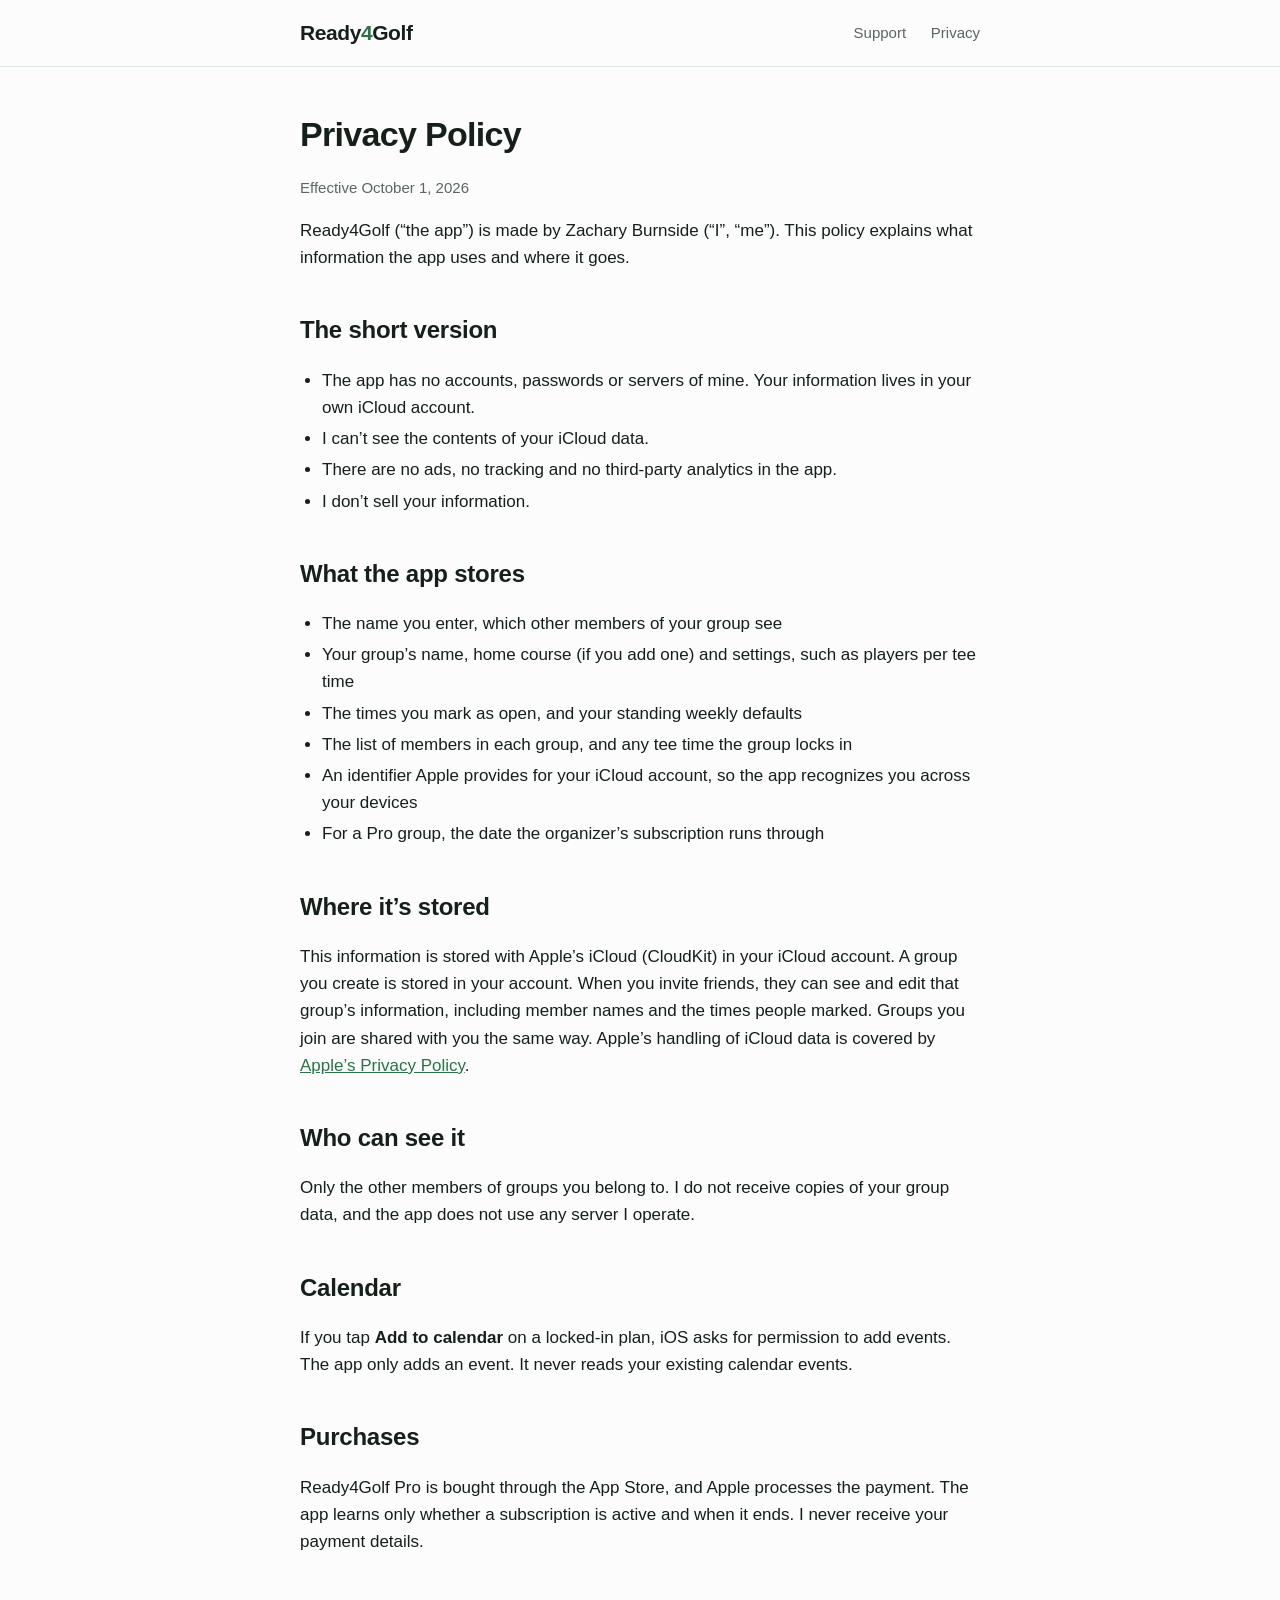
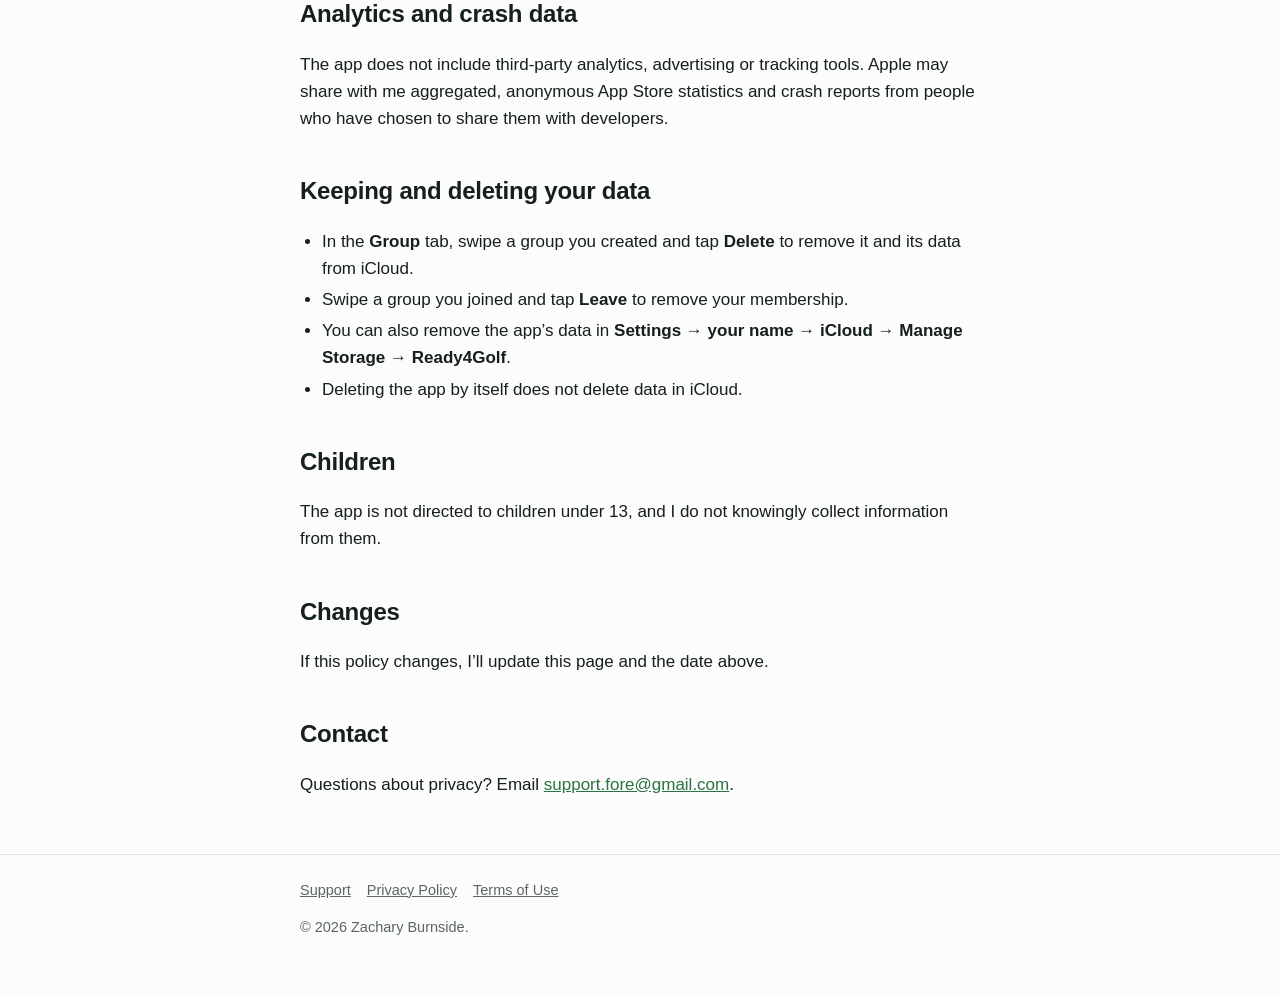
==== privacy.html @ edcc622e "Add files via upload" ====
<!doctype html>
<html lang="en">
<head>
<meta charset="utf-8">
<meta name="viewport" content="width=device-width, initial-scale=1">
<title>Ready4Golf Privacy Policy</title>
<meta name="description" content="How Ready4Golf handles your information.">
<link rel="stylesheet" href="style.css">
</head>
<body>
<header class="site">
  <div class="wrap">
    <a class="brand" href="index.html">Ready<span>4</span>Golf</a>
    <nav>
      <a href="support.html">Support</a>
      <a href="privacy.html">Privacy</a>
    </nav>
  </div>
</header>

<main class="wrap">
  <h1 style="font-size:34px;letter-spacing:-0.02em;margin:40px 0 6px;">Privacy Policy</h1>
  <p class="muted">Effective October 1, 2026</p>

  <p>Ready4Golf (“the app”) is made by Zachary Burnside (“I”, “me”). This policy explains what information the app uses and where it goes.</p>

  <h2>The short version</h2>
  <ul>
    <li>The app has no accounts, passwords or servers of mine. Your information lives in your own iCloud account.</li>
    <li>I can’t see the contents of your iCloud data.</li>
    <li>There are no ads, no tracking and no third-party analytics in the app.</li>
    <li>I don’t sell your information.</li>
  </ul>

  <h2>What the app stores</h2>
  <ul>
    <li>The name you enter, which other members of your group see</li>
    <li>Your group’s name, home course (if you add one) and settings, such as players per tee time</li>
    <li>The times you mark as open, and your standing weekly defaults</li>
    <li>The list of members in each group, and any tee time the group locks in</li>
    <li>An identifier Apple provides for your iCloud account, so the app recognizes you across your devices</li>
    <li>For a Pro group, the date the organizer’s subscription runs through</li>
  </ul>

  <h2>Where it’s stored</h2>
  <p>This information is stored with Apple’s iCloud (CloudKit) in your iCloud account. A group you create is stored in your account. When you invite friends, they can see and edit that group’s information, including member names and the times people marked. Groups you join are shared with you the same way. Apple’s handling of iCloud data is covered by <a href="https://www.apple.com/legal/privacy/">Apple’s Privacy Policy</a>.</p>

  <h2>Who can see it</h2>
  <p>Only the other members of groups you belong to. I do not receive copies of your group data, and the app does not use any server I operate.</p>

  <h2>Calendar</h2>
  <p>If you tap <strong>Add to calendar</strong> on a locked-in plan, iOS asks for permission to add events. The app only adds an event. It never reads your existing calendar events.</p>

  <h2>Purchases</h2>
  <p>Ready4Golf Pro is bought through the App Store, and Apple processes the payment. The app learns only whether a subscription is active and when it ends. I never receive your payment details.</p>

  <h2>Analytics and crash data</h2>
  <p>The app does not include third-party analytics, advertising or tracking tools. Apple may share with me aggregated, anonymous App Store statistics and crash reports from people who have chosen to share them with developers.</p>

  <h2>Keeping and deleting your data</h2>
  <ul>
    <li>In the <strong>Group</strong> tab, swipe a group you created and tap <strong>Delete</strong> to remove it and its data from iCloud.</li>
    <li>Swipe a group you joined and tap <strong>Leave</strong> to remove your membership.</li>
    <li>You can also remove the app’s data in <strong>Settings → your name → iCloud → Manage Storage → Ready4Golf</strong>.</li>
    <li>Deleting the app by itself does not delete data in iCloud.</li>
  </ul>

  <h2>Children</h2>
  <p>The app is not directed to children under 13, and I do not knowingly collect information from them.</p>

  <h2>Changes</h2>
  <p>If this policy changes, I’ll update this page and the date above.</p>

  <h2>Contact</h2>
  <p>Questions about privacy? Email <a href="mailto:support.fore@gmail.com">support.fore@gmail.com</a>.</p>
</main>

<footer class="site">
  <div class="wrap">
    <a href="support.html">Support</a><a href="privacy.html">Privacy Policy</a><a href="https://www.apple.com/legal/internet-services/itunes/dev/stdeula/">Terms of Use</a>
    <p>© 2026 Zachary Burnside.</p>
  </div>
</footer>
</body>
</html>
---- style.css ----
:root {
  --green: #297345;
  --green-dark: #1e5733;
  --green-deep: #14402a;
  --green-tint: #e6f0e9;
  --green-soft: #d3e6d9;
  --amber: #d9792b;
  --amber-tint: #f9e8d9;
  --ink: #15201a;
  --muted: #5b6760;
  --line: #dfe5e1;
  --bg: #fbfcfb;
  --surface: #ffffff;
  --radius: 18px;
  --display: ui-rounded, "SF Pro Rounded", -apple-system, BlinkMacSystemFont, "Segoe UI", Roboto, Helvetica, Arial, sans-serif;
  --body: -apple-system, BlinkMacSystemFont, "SF Pro Text", "Segoe UI", Roboto, Helvetica, Arial, sans-serif;
}
@media (prefers-color-scheme: dark) {
  :root {
    --green: #5cb27d;
    --green-dark: #7cc79a;
    --green-deep: #0e2a1b;
    --green-tint: #1c2b22;
    --green-soft: #223a2b;
    --amber: #f0a060;
    --amber-tint: #33261a;
    --ink: #eef3ef;
    --muted: #a3b0a8;
    --line: #2a3830;
    --bg: #101612;
    --surface: #16201a;
  }
}
* { box-sizing: border-box; }
html { -webkit-text-size-adjust: 100%; scroll-behavior: smooth; }
body {
  margin: 0;
  background: var(--bg);
  color: var(--ink);
  font: 17px/1.6 var(--body);
}
a { color: var(--green); }
img { max-width: 100%; }
.wrap { max-width: 720px; margin: 0 auto; padding: 0 20px; }
.wide { max-width: 1080px; margin: 0 auto; padding: 0 20px; }

/* Header */
header.site { border-bottom: 1px solid var(--line); background: var(--bg); position: relative; z-index: 3; }
header.site .wrap, header.site .wide {
  display: flex; align-items: center; justify-content: space-between;
  padding-top: 16px; padding-bottom: 16px;
}
.brand { font-family: var(--display); font-weight: 800; font-size: 21px; color: var(--ink); text-decoration: none; letter-spacing: -0.02em; }
.brand span { color: var(--green); }
nav a { margin-left: 20px; color: var(--muted); text-decoration: none; font-size: 15px; }
nav a:hover { color: var(--green); }

/* Hero */
.hero-band {
  position: relative; overflow: hidden;
  background:
    repeating-linear-gradient(100deg, rgba(41,115,69,.06) 0 54px, rgba(41,115,69,0) 54px 108px),
    linear-gradient(180deg, var(--green-tint), var(--bg) 92%);
}
.hero-grid { display: grid; gap: 28px; align-items: center; padding: 56px 20px 24px; }
@media (min-width: 900px) { .hero-grid { grid-template-columns: 1.05fr .95fr; padding: 80px 20px 48px; gap: 40px; } }
.eyebrow {
  display: inline-block; font: 700 12.5px/1 var(--body); letter-spacing: .1em; text-transform: uppercase;
  color: var(--green-dark); background: var(--green-soft); padding: 8px 12px; border-radius: 999px; margin-bottom: 18px;
}
.hero-copy h1 {
  font-family: var(--display); font-weight: 800;
  font-size: clamp(36px, 7.4vw, 62px); line-height: 1.04; letter-spacing: -0.035em; margin: 0 0 18px;
}
.hero-copy h1 em { font-style: normal; color: var(--green); }
.hero-copy .lead { font-size: clamp(18px, 2.4vw, 21px); color: var(--muted); max-width: 520px; margin: 0 0 26px; }
.cta-row { display: flex; flex-wrap: wrap; gap: 12px; align-items: center; }
.cta {
  display: inline-flex; align-items: center; gap: 10px; background: var(--ink); color: var(--bg);
  padding: 13px 22px; border-radius: 14px; font-weight: 700; text-decoration: none; font-size: 16px;
}
.cta small { display: block; font-weight: 500; font-size: 11.5px; opacity: .75; letter-spacing: .02em; }
.cta.soon { cursor: default; }
.cta-note { color: var(--muted); font-size: 14.5px; }
.ghost { color: var(--green-dark); font-weight: 600; text-decoration: none; padding: 12px 6px; }
.ghost:hover { text-decoration: underline; }

/* Phones */
.phones { position: relative; display: flex; justify-content: center; min-height: 440px; }
.phone {
  background: #0d0f0e; border-radius: 38px; padding: 8px;
  box-shadow: 0 30px 60px -20px rgba(20,64,42,.45), 0 8px 20px -8px rgba(0,0,0,.25);
  width: min(250px, 58vw); flex: 0 0 auto;
}
.phone img { display: block; width: 100%; height: auto; border-radius: 30px; }
.phones .phone.back { position: absolute; transform: translate(-58%, 26px) rotate(-6deg) scale(.88); opacity: .96; }
.phones .phone.front { position: relative; transform: translate(14%, 0) rotate(3deg); }
@media (max-width: 899px) {
  .phones { min-height: 400px; }
  .phones .phone.back { transform: translate(-40%, 22px) rotate(-6deg) scale(.82); }
  .phones .phone.front { transform: translate(18%, 0) rotate(3deg); }
}
@media (max-width: 540px) {
  nav a[href="#how"] { display: none; }
  nav a { margin-left: 16px; }
}

/* Proof strip */
.strip { border-top: 1px solid var(--line); border-bottom: 1px solid var(--line); background: var(--surface); }
.strip .wide { display: grid; grid-template-columns: repeat(2, 1fr); gap: 0; padding-top: 6px; padding-bottom: 6px; }
@media (min-width: 760px) { .strip .wide { grid-template-columns: repeat(4, 1fr); padding-top: 0; padding-bottom: 0; } }
.proof { display: flex; flex-direction: column; align-items: center; justify-content: flex-start; gap: 2px; padding: 16px 8px; text-align: center; }
.proof b { font-family: var(--display); font-size: 15px; white-space: nowrap; font-weight: 700; color: var(--ink); letter-spacing: -0.01em; }
.proof span { font-size: 14px; color: var(--muted); }
@media (min-width: 760px) { .proof b { font-size: 16.5px; } }
@media (min-width: 760px) { .proof + .proof { border-left: 1px solid var(--line); } }

/* Sections */
section.block { padding: 72px 0 8px; }
section.block.wide { padding-left: 20px; padding-right: 20px; }
.kicker { font: 700 12.5px/1 var(--body); letter-spacing: .1em; text-transform: uppercase; color: var(--green); margin: 0 0 12px; }
.section-title { font-family: var(--display); font-weight: 800; font-size: clamp(28px, 5vw, 40px); line-height: 1.1; letter-spacing: -0.03em; margin: 0 0 12px; }
.section-sub { color: var(--muted); font-size: 18px; max-width: 560px; margin: 0 0 36px; }

/* Steps */
.steps { display: grid; gap: 22px; }
@media (min-width: 820px) { .steps { grid-template-columns: repeat(3, 1fr); gap: 26px; } }
.step { background: var(--surface); border: 1px solid var(--line); border-radius: 24px; padding: 22px 22px 0; overflow: hidden; display: flex; flex-direction: column; }
.step .num {
  width: 32px; height: 32px; border-radius: 50%; background: var(--green); color: #fff;
  display: inline-grid; place-items: center; font: 700 15px var(--display); margin-bottom: 12px;
}
.step h3 { margin: 0 0 6px; font-family: var(--display); font-size: 21px; letter-spacing: -0.02em; }
.step p { margin: 0 0 18px; color: var(--muted); font-size: 16px; }
.step .shot { margin: auto 0 22px; overflow: hidden; border-radius: 22px; border: 1px solid var(--line); background: #fff; }
.step .shot img { display: block; width: 100%; height: auto; }

/* Feature rows */
.feature { display: grid; gap: 28px; align-items: center; padding: 28px 0; }
@media (min-width: 820px) {
  .feature { grid-template-columns: 1fr 1fr; gap: 56px; padding: 40px 0; }
  .feature.flip .feature-media { order: 2; }
}
.feature h3 { font-family: var(--display); font-size: clamp(24px, 4vw, 32px); line-height: 1.12; letter-spacing: -0.025em; margin: 0 0 10px; }
.feature p { color: var(--muted); font-size: 18px; margin: 0 0 12px; }
.feature ul { list-style: none; padding: 0; margin: 16px 0 0; }
.feature li { position: relative; padding-left: 28px; margin: 10px 0; color: var(--ink); font-size: 16.5px; }
.feature li::before {
  content: ""; position: absolute; left: 0; top: 4px; width: 18px; height: 18px; border-radius: 50%;
  background: var(--green) url("data:image/svg+xml,%3Csvg xmlns='http://www.w3.org/2000/svg' viewBox='0 0 18 18'%3E%3Cpath d='M5 9.4l2.6 2.6L13 6.4' fill='none' stroke='white' stroke-width='2' stroke-linecap='round' stroke-linejoin='round'/%3E%3C/svg%3E") center/18px no-repeat;
}
.feature-media { display: flex; justify-content: center; background: radial-gradient(closest-side, var(--green-soft), transparent 78%); padding: 12px 0; }
.feature-media .phone { width: min(270px, 68vw); }

/* Cards (also used on inner pages) */
.cards { display: grid; gap: 14px; margin: 8px 0 40px; }
@media (min-width: 640px) { .cards { grid-template-columns: 1fr 1fr; } }
.card { border: 1px solid var(--line); border-radius: 14px; padding: 18px 18px 16px; background: var(--green-tint); }
.card h3 { margin: 0 0 4px; font-size: 17px; }
.card p { margin: 0; color: var(--muted); font-size: 15.5px; }
.cards.four { margin-top: 0; }
@media (min-width: 900px) { .cards.four { grid-template-columns: repeat(4, 1fr); } }
.cards.four .card { background: var(--surface); border-radius: 18px; padding: 20px; }
.cards.four .card h3 { font-family: var(--display); font-size: 18px; margin-bottom: 6px; }

/* Pricing */
.pricing { background: var(--green-deep); color: #eaf4ed; border-radius: 28px; padding: 36px 26px; margin-top: 40px; display: grid; gap: 22px; }
@media (min-width: 820px) { .pricing { grid-template-columns: 1.1fr 1fr; padding: 48px; gap: 40px; align-items: center; } }
.pricing h2 { font-family: var(--display); color: #fff; font-size: clamp(26px, 4.5vw, 36px); letter-spacing: -0.03em; line-height: 1.1; margin: 0 0 12px; }
.pricing p { color: #c9dccf; margin: 0 0 10px; }
.pricing .small { color: #9fb8a8; font-size: 14px; }
.tiers { display: grid; gap: 12px; }
.tier { background: rgba(255,255,255,.08); border: 1px solid rgba(255,255,255,.14); border-radius: 16px; padding: 16px 18px; }
.tier.pro { background: #fff; color: var(--ink); border-color: #fff; }
.tier h3 { margin: 0 0 2px; font-family: var(--display); font-size: 19px; color: inherit; }
.tier p { margin: 0; font-size: 15px; color: inherit; opacity: .8; }

/* Final CTA */
.final { text-align: center; padding: 80px 20px 24px; }
.final h2 { font-family: var(--display); font-size: clamp(28px, 5.4vw, 44px); line-height: 1.08; letter-spacing: -0.035em; margin: 0 0 12px; }
.final p { color: var(--muted); font-size: 18px; margin: 0 auto 26px; max-width: 460px; }
.final .cta-row { justify-content: center; }

/* Inner-page typography (support, privacy) */
h2 { font-size: 24px; letter-spacing: -0.01em; margin: 40px 0 8px; }
h3 { font-size: 18px; margin: 28px 0 4px; }
main p, main li { color: var(--ink); }
main .small, .muted { color: var(--muted); font-size: 15px; }
ul { padding-left: 22px; }
li { margin: 4px 0; }
.pill { display: inline-block; background: var(--green); color: #fff; padding: 11px 20px; border-radius: 999px; text-decoration: none; font-weight: 600; margin-top: 18px; }

/* Footer */
footer.site { border-top: 1px solid var(--line); margin-top: 56px; padding: 24px 0 40px; color: var(--muted); font-size: 14.5px; }
footer.site a { color: var(--muted); margin-right: 16px; }

@media (prefers-reduced-motion: reduce) { html { scroll-behavior: auto; } }

/* Demo video */
.demo-grid { display: grid; gap: 28px; align-items: center; }
@media (min-width: 820px) { .demo-grid { grid-template-columns: 1fr 1fr; gap: 56px; } }
.demo-copy .section-sub { margin-bottom: 18px; }
.demo-media { display: flex; justify-content: center; }
.demo-media video {
  display: block; width: min(340px, 82vw); aspect-ratio: 9 / 16; height: auto;
  border-radius: 26px; background: #0d0f0e;
  box-shadow: 0 30px 60px -20px rgba(20,64,42,.45), 0 8px 20px -8px rgba(0,0,0,.25);
}
@media (max-width: 540px) { nav a[href="#demo"] { display: none; } }
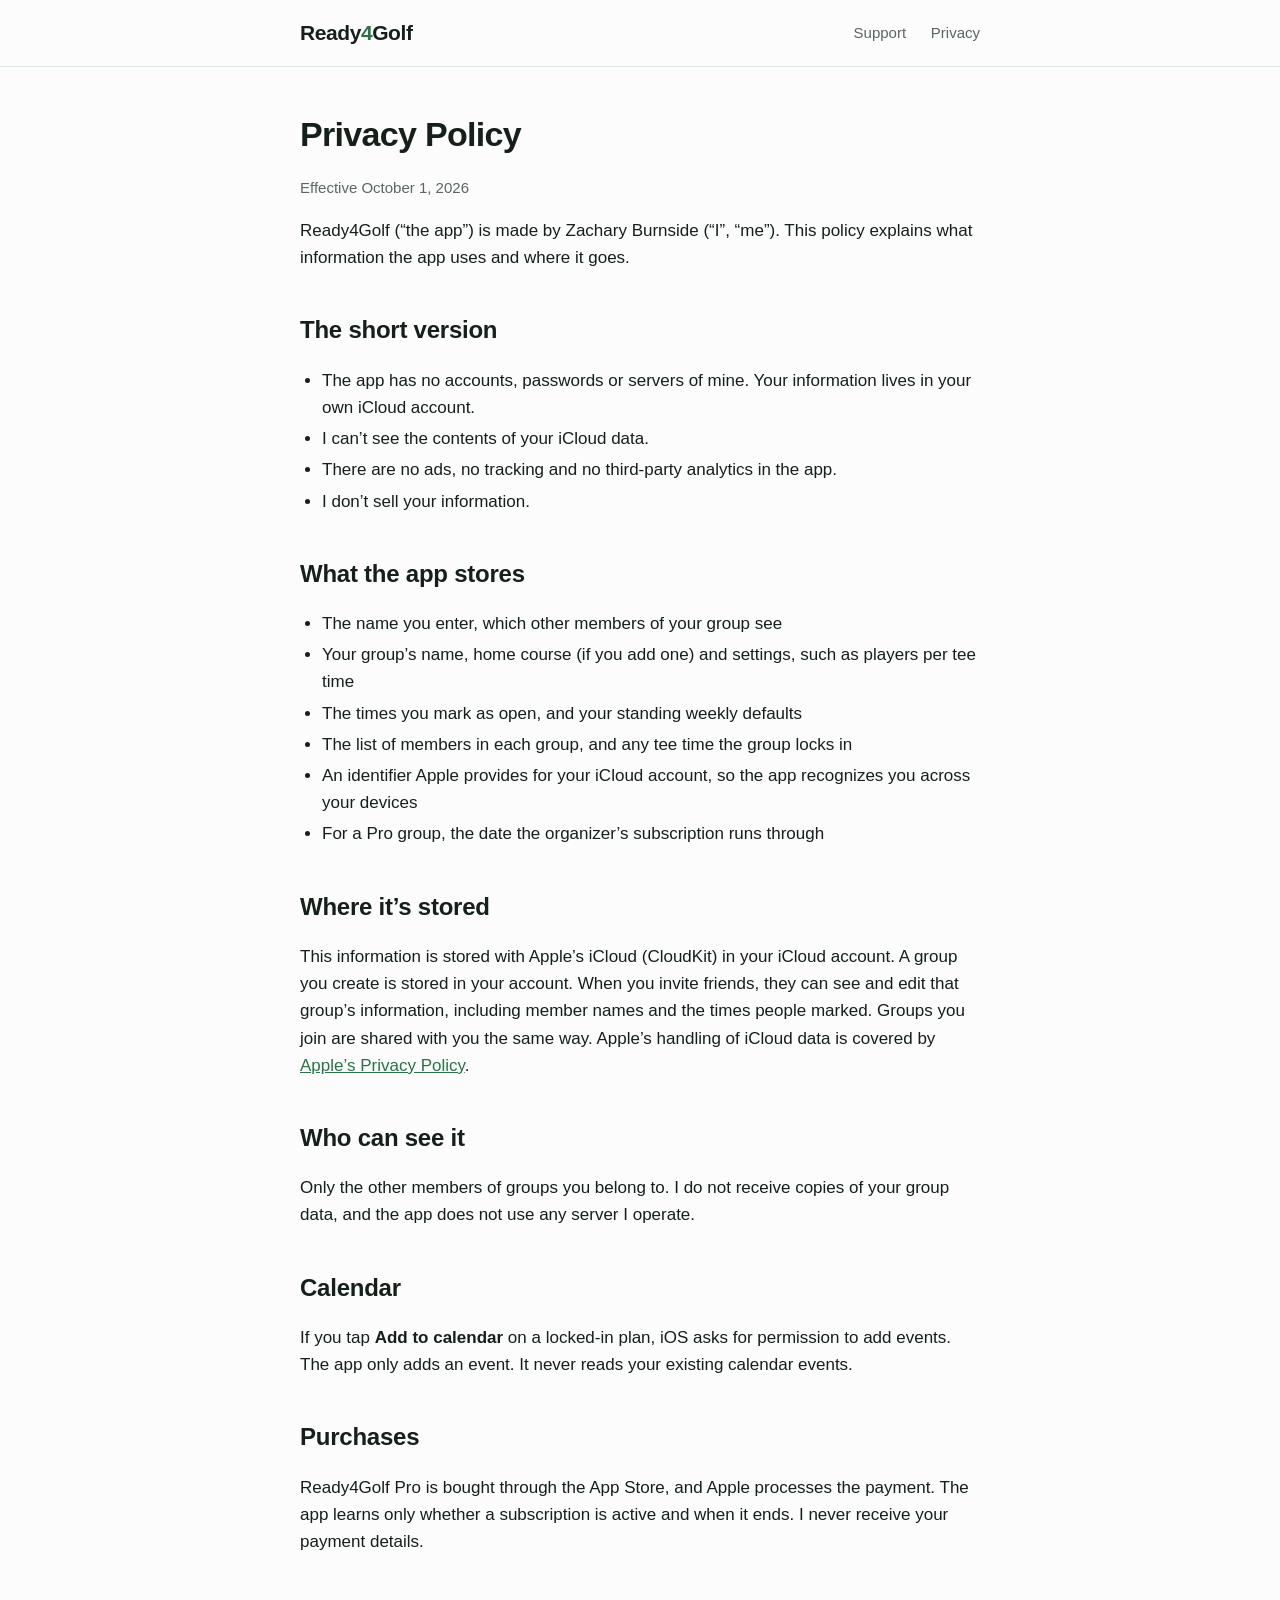
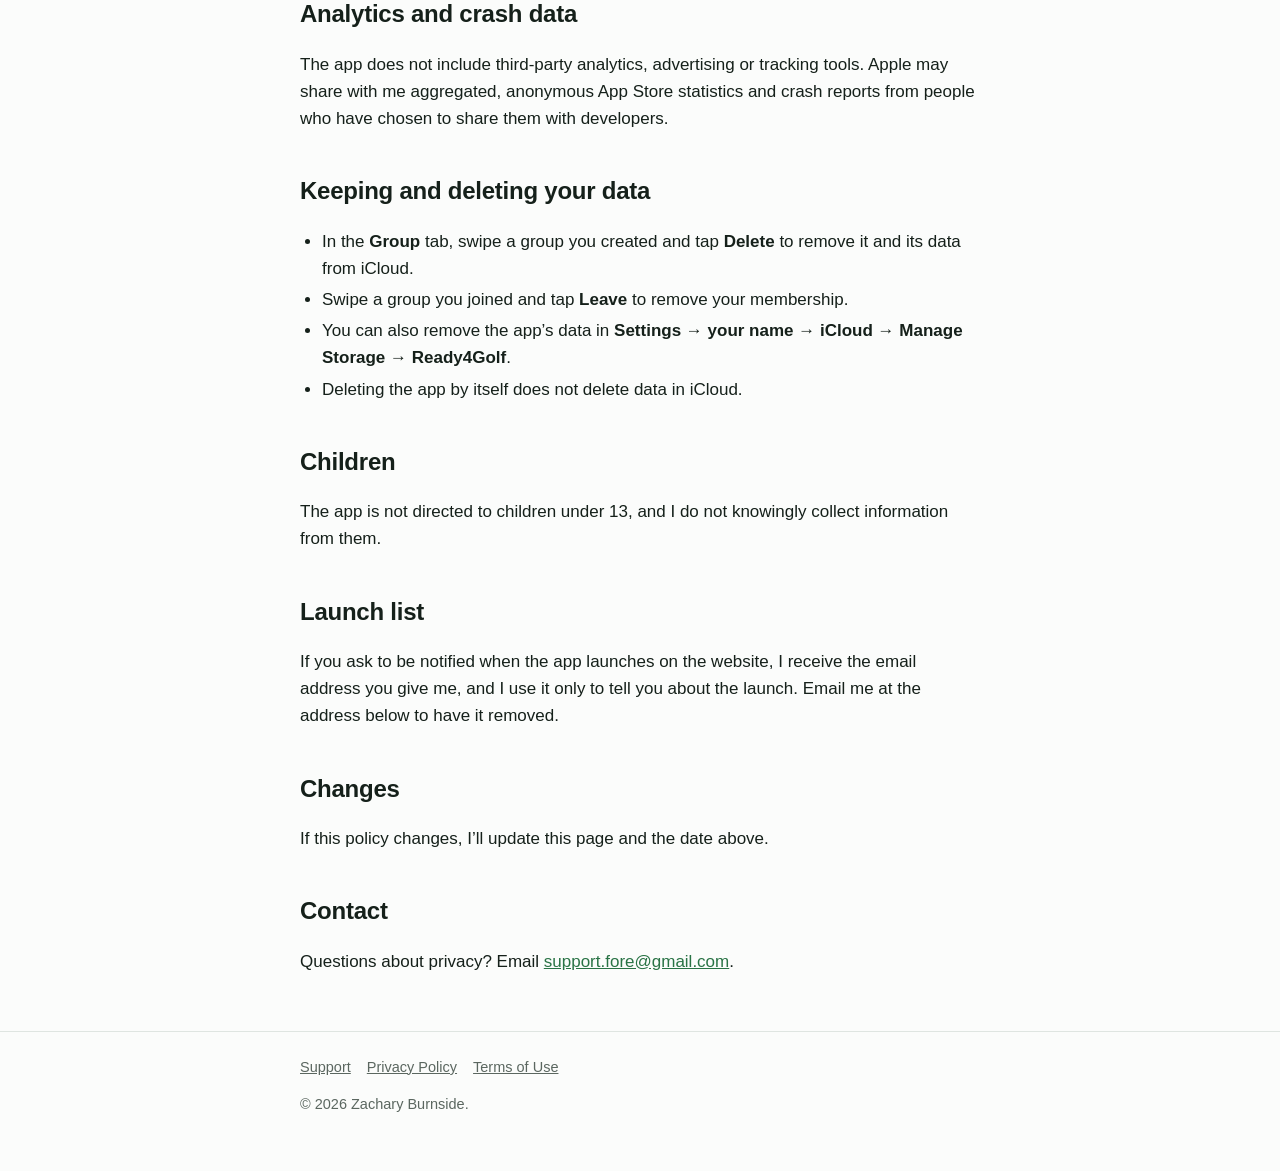
==== commit 994e1a29: "Add files via upload" ====
--- a/privacy.html
+++ b/privacy.html
@@ -68,7 +68,10 @@
   <h2>Children</h2>
   <p>The app is not directed to children under 13, and I do not knowingly collect information from them.</p>
 
-  <h2>Changes</h2>
+    <h2>Launch list</h2>
+  <p>If you ask to be notified when the app launches on the website, I receive the email address you give me, and I use it only to tell you about the launch. Email me at the address below to have it removed.</p>
+
+<h2>Changes</h2>
   <p>If this policy changes, I’ll update this page and the date above.</p>
 
   <h2>Contact</h2>
--- a/style.css
+++ b/style.css
@@ -207,3 +207,31 @@
   box-shadow: 0 30px 60px -20px rgba(20,64,42,.45), 0 8px 20px -8px rgba(0,0,0,.25);
 }
 @media (max-width: 540px) { nav a[href="#demo"] { display: none; } }
+
+
+/* Screen-reader-only label */
+.sr { position: absolute; width: 1px; height: 1px; overflow: hidden; clip: rect(0 0 0 0); white-space: nowrap; }
+
+/* Waitlist form */
+.waitlist { display: flex; flex-wrap: wrap; gap: 8px; margin: 16px 0 10px; max-width: 460px; }
+.waitlist input[type=email] {
+  flex: 1 1 220px; min-width: 0; padding: 13px 16px; border-radius: 12px; border: 1px solid var(--line);
+  background: var(--surface); color: var(--ink); font: 16px var(--body);
+}
+.waitlist input[type=email]:focus { outline: 2px solid var(--green); outline-offset: 1px; }
+.waitlist button {
+  padding: 13px 20px; border-radius: 12px; border: 0; background: var(--green); color: #fff;
+  font: 700 16px var(--body); cursor: pointer;
+}
+.waitlist button:hover { background: var(--green-dark); }
+.wl-msg { flex-basis: 100%; margin: 2px 0 0; min-height: 1.3em; font-size: 14px; color: var(--muted); }
+.final .waitlist { margin-left: auto; margin-right: auto; justify-content: center; }
+
+/* FAQ */
+.faq { max-width: 760px; }
+.faq details { border-bottom: 1px solid var(--line); padding: 4px 0; }
+.faq summary { cursor: pointer; font: 700 18px var(--display); padding: 14px 0; list-style: none; }
+.faq summary::-webkit-details-marker { display: none; }
+.faq summary::after { content: "+"; float: right; color: var(--green); font-size: 22px; line-height: 1; }
+.faq details[open] summary::after { content: "–"; }
+.faq p { margin: 0 0 16px; color: var(--muted); font-size: 17px; }
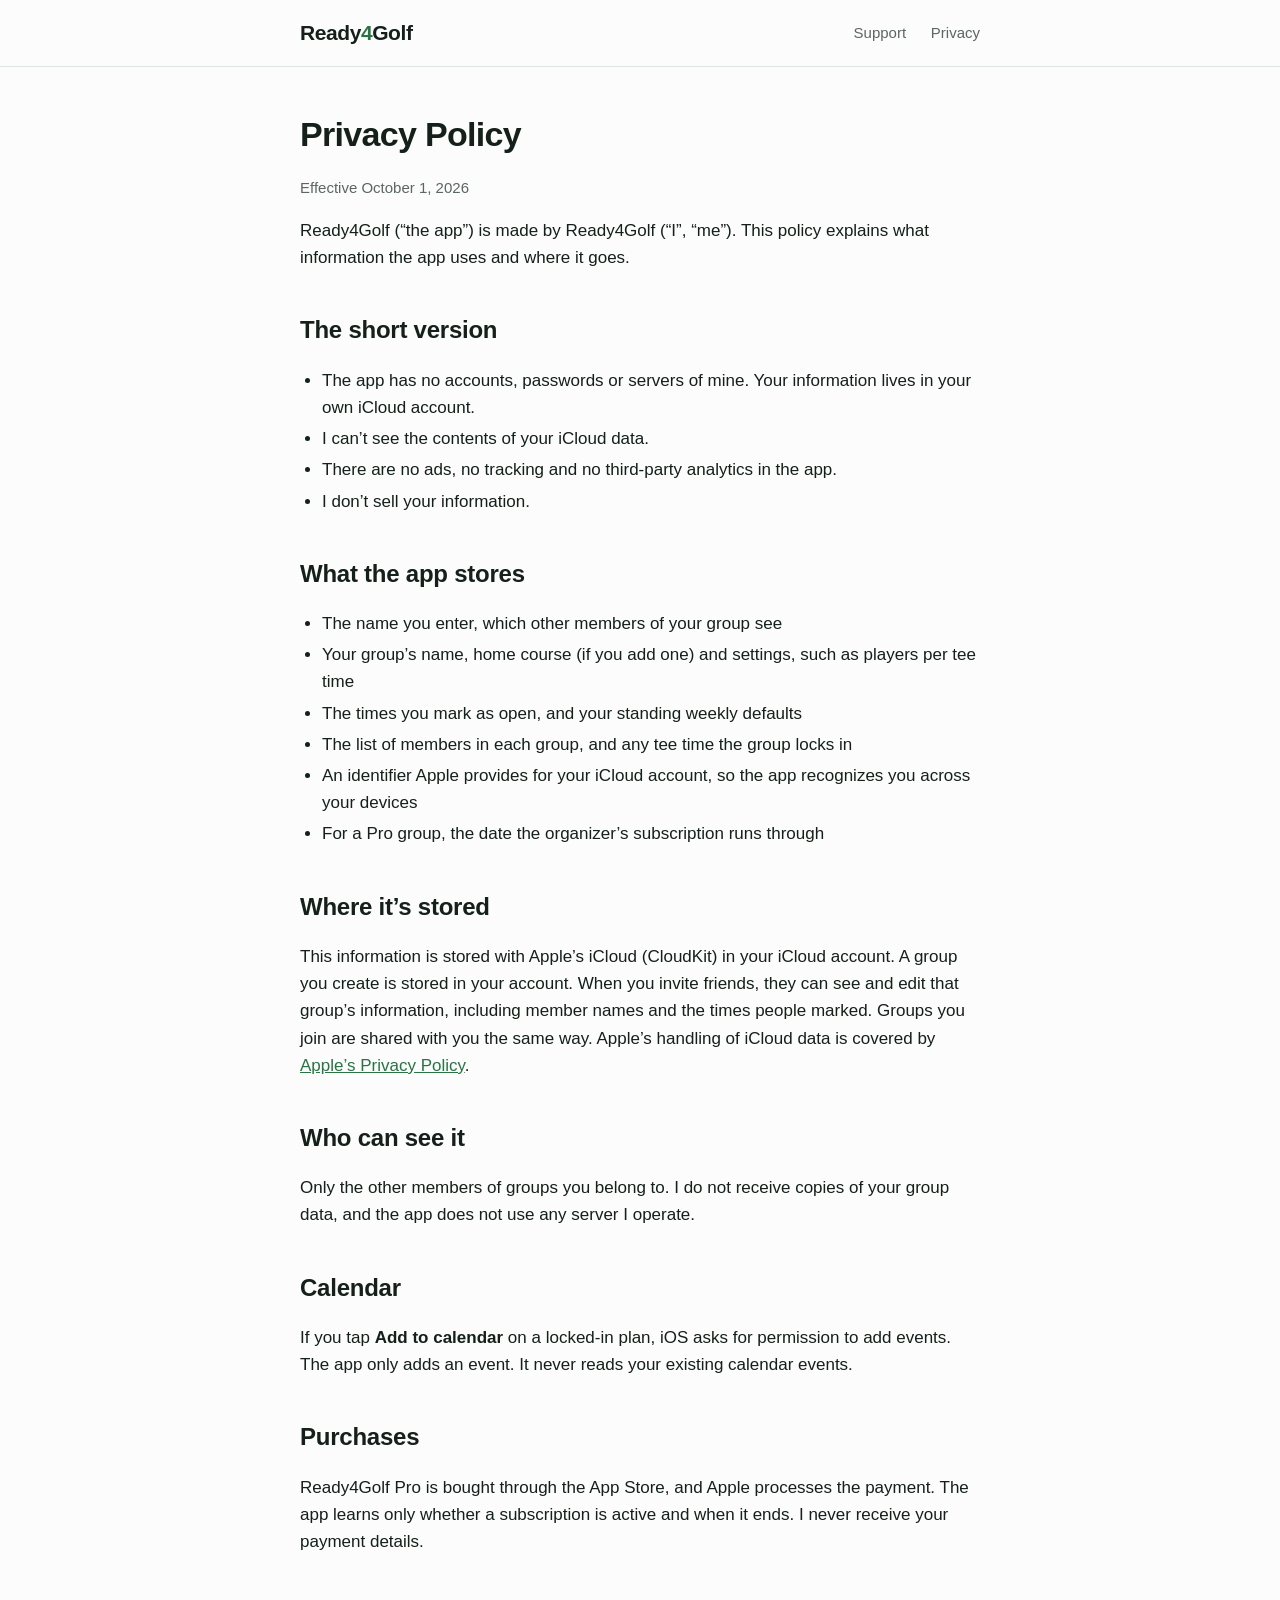
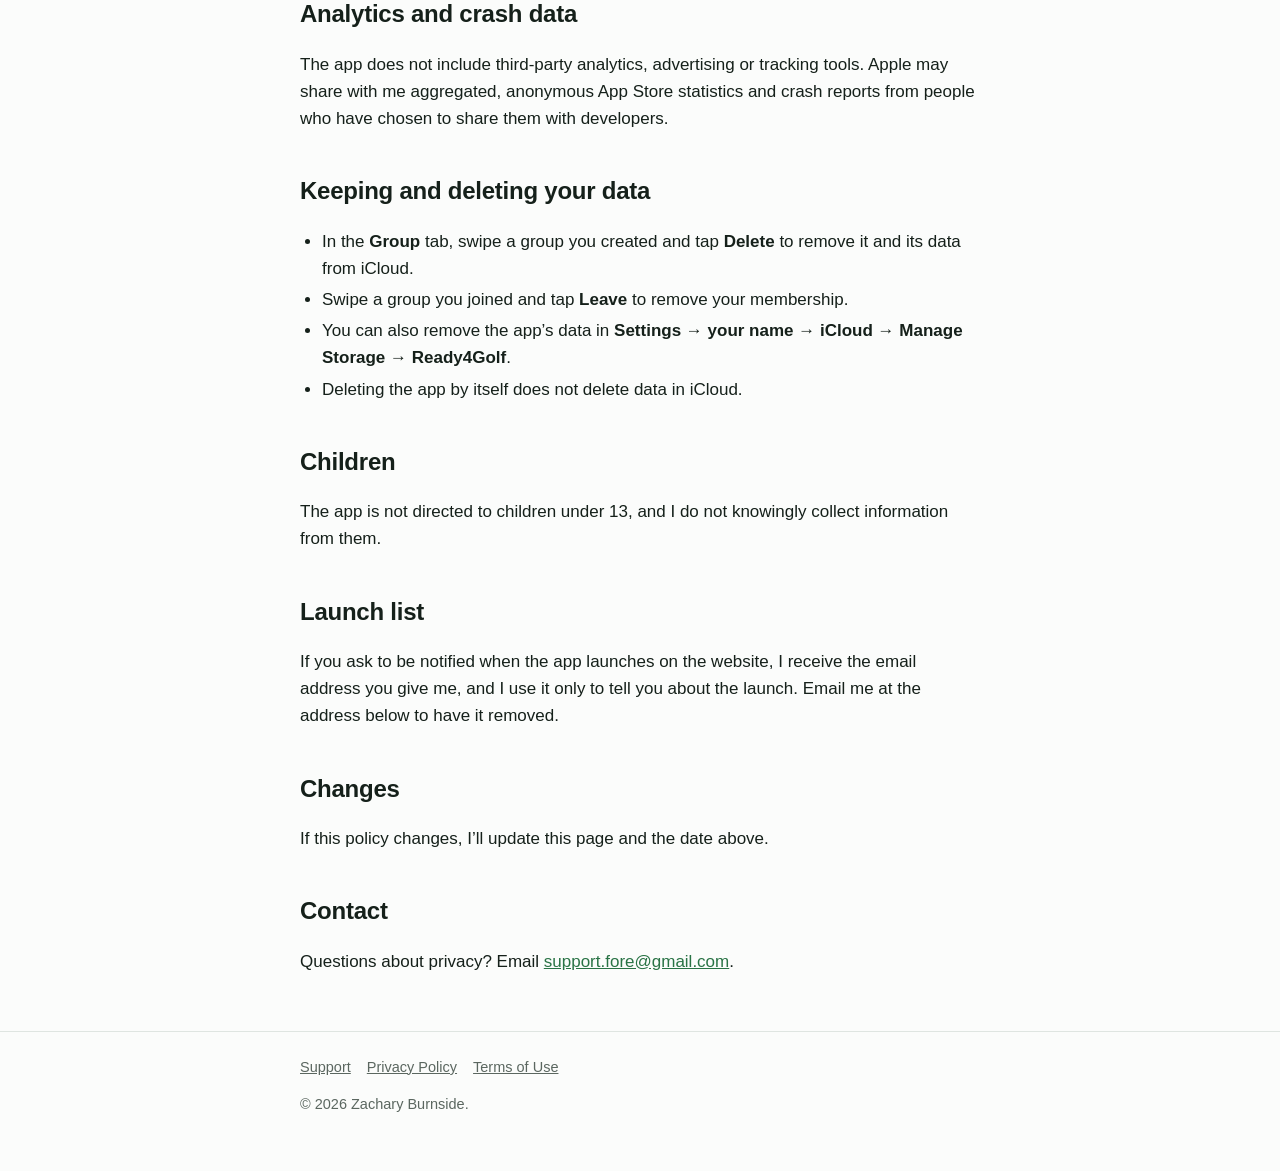
==== commit 8eac1660: "Update privacy.html" ====
--- a/privacy.html
+++ b/privacy.html
@@ -22,7 +22,7 @@
   <h1 style="font-size:34px;letter-spacing:-0.02em;margin:40px 0 6px;">Privacy Policy</h1>
   <p class="muted">Effective October 1, 2026</p>
 
-  <p>Ready4Golf (“the app”) is made by Zachary Burnside (“I”, “me”). This policy explains what information the app uses and where it goes.</p>
+  <p>Ready4Golf (“the app”) is made by Ready4Golf (“I”, “me”). This policy explains what information the app uses and where it goes.</p>
 
   <h2>The short version</h2>
   <ul>
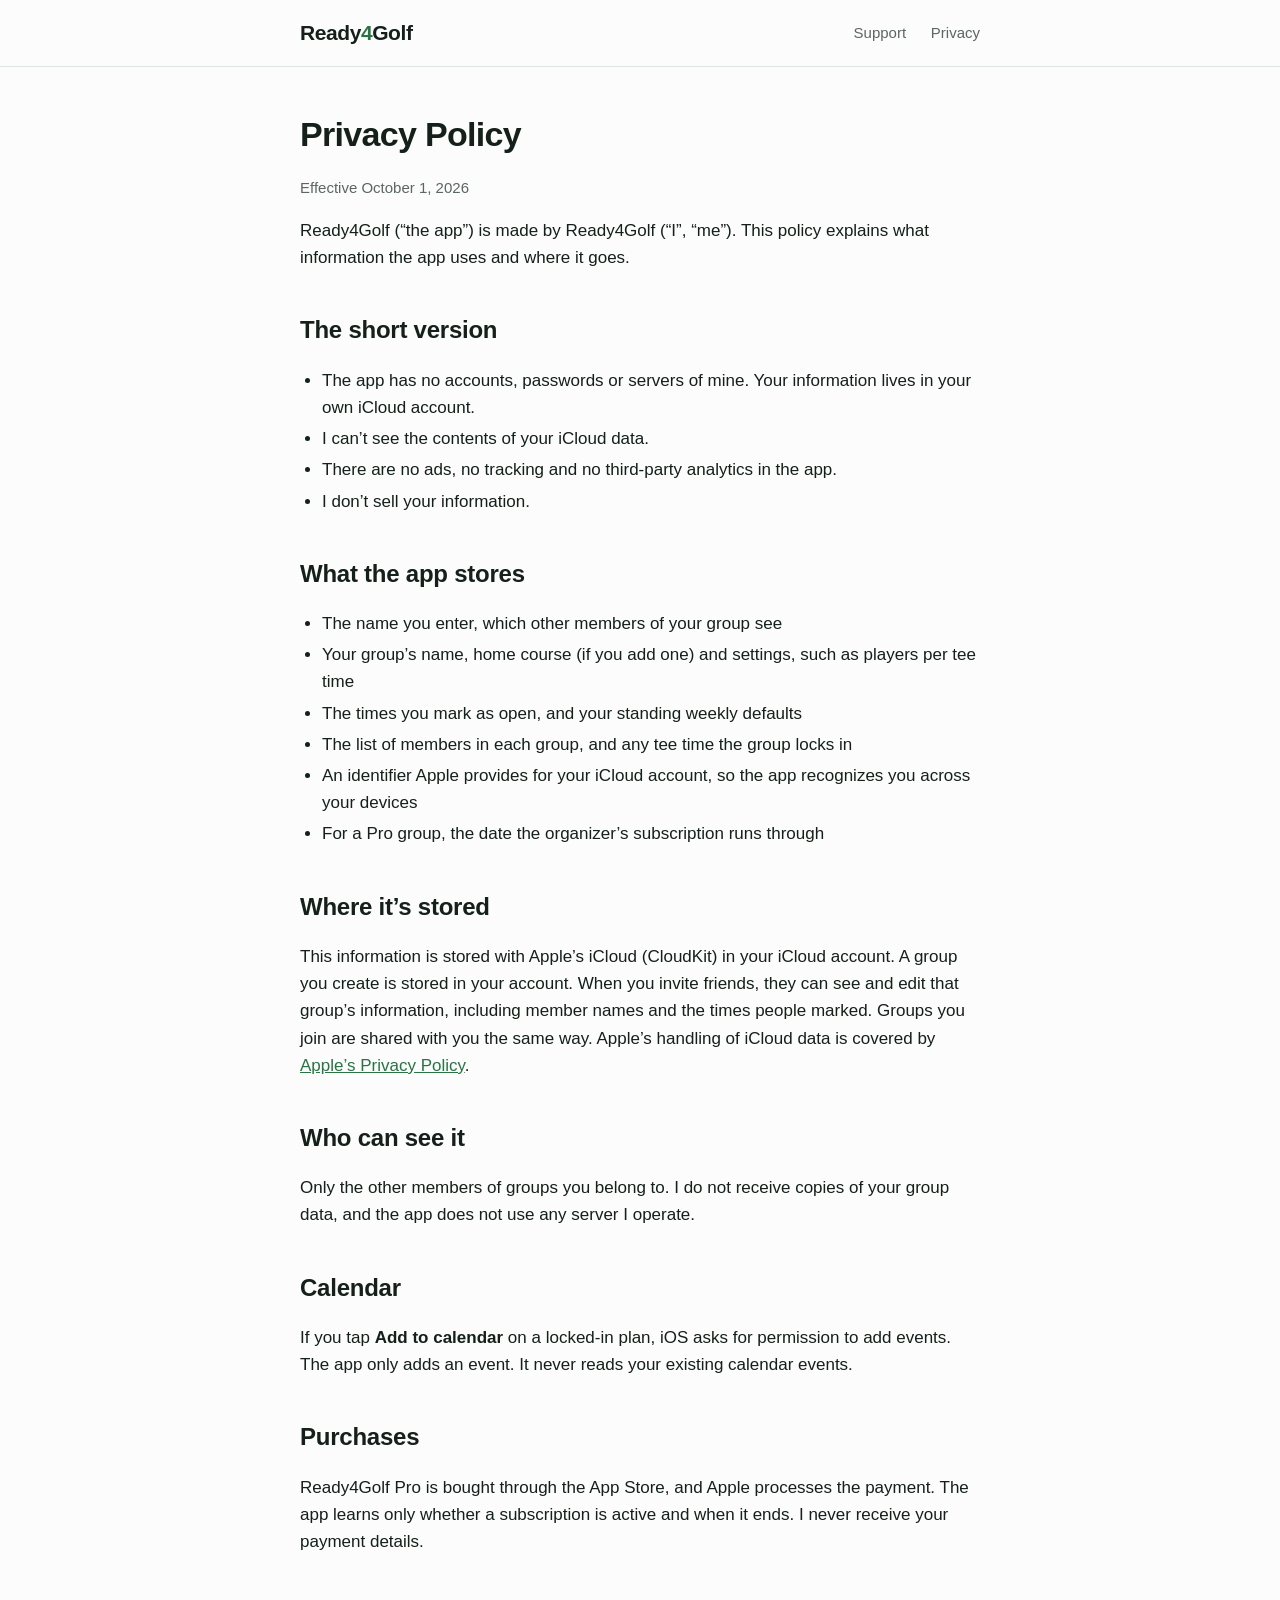
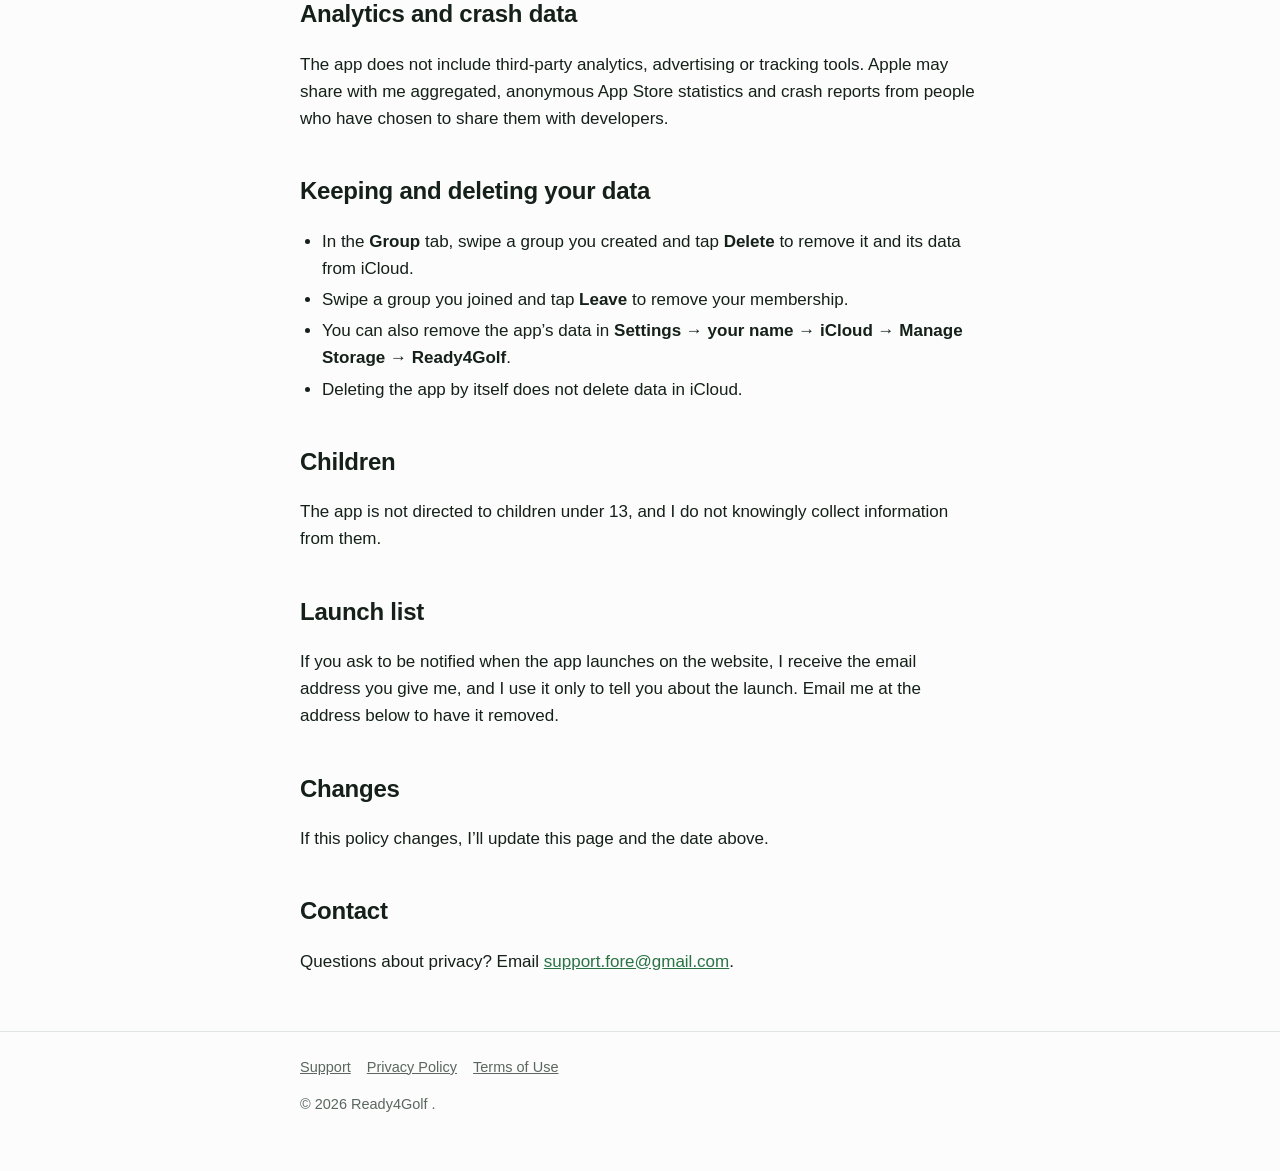
==== commit 6b2d8761: "Update privacy.html" ====
--- a/privacy.html
+++ b/privacy.html
@@ -81,7 +81,7 @@
 <footer class="site">
   <div class="wrap">
     <a href="support.html">Support</a><a href="privacy.html">Privacy Policy</a><a href="https://www.apple.com/legal/internet-services/itunes/dev/stdeula/">Terms of Use</a>
-    <p>© 2026 Zachary Burnside.</p>
+    <p>© 2026 Ready4Golf .</p>
   </div>
 </footer>
 </body>
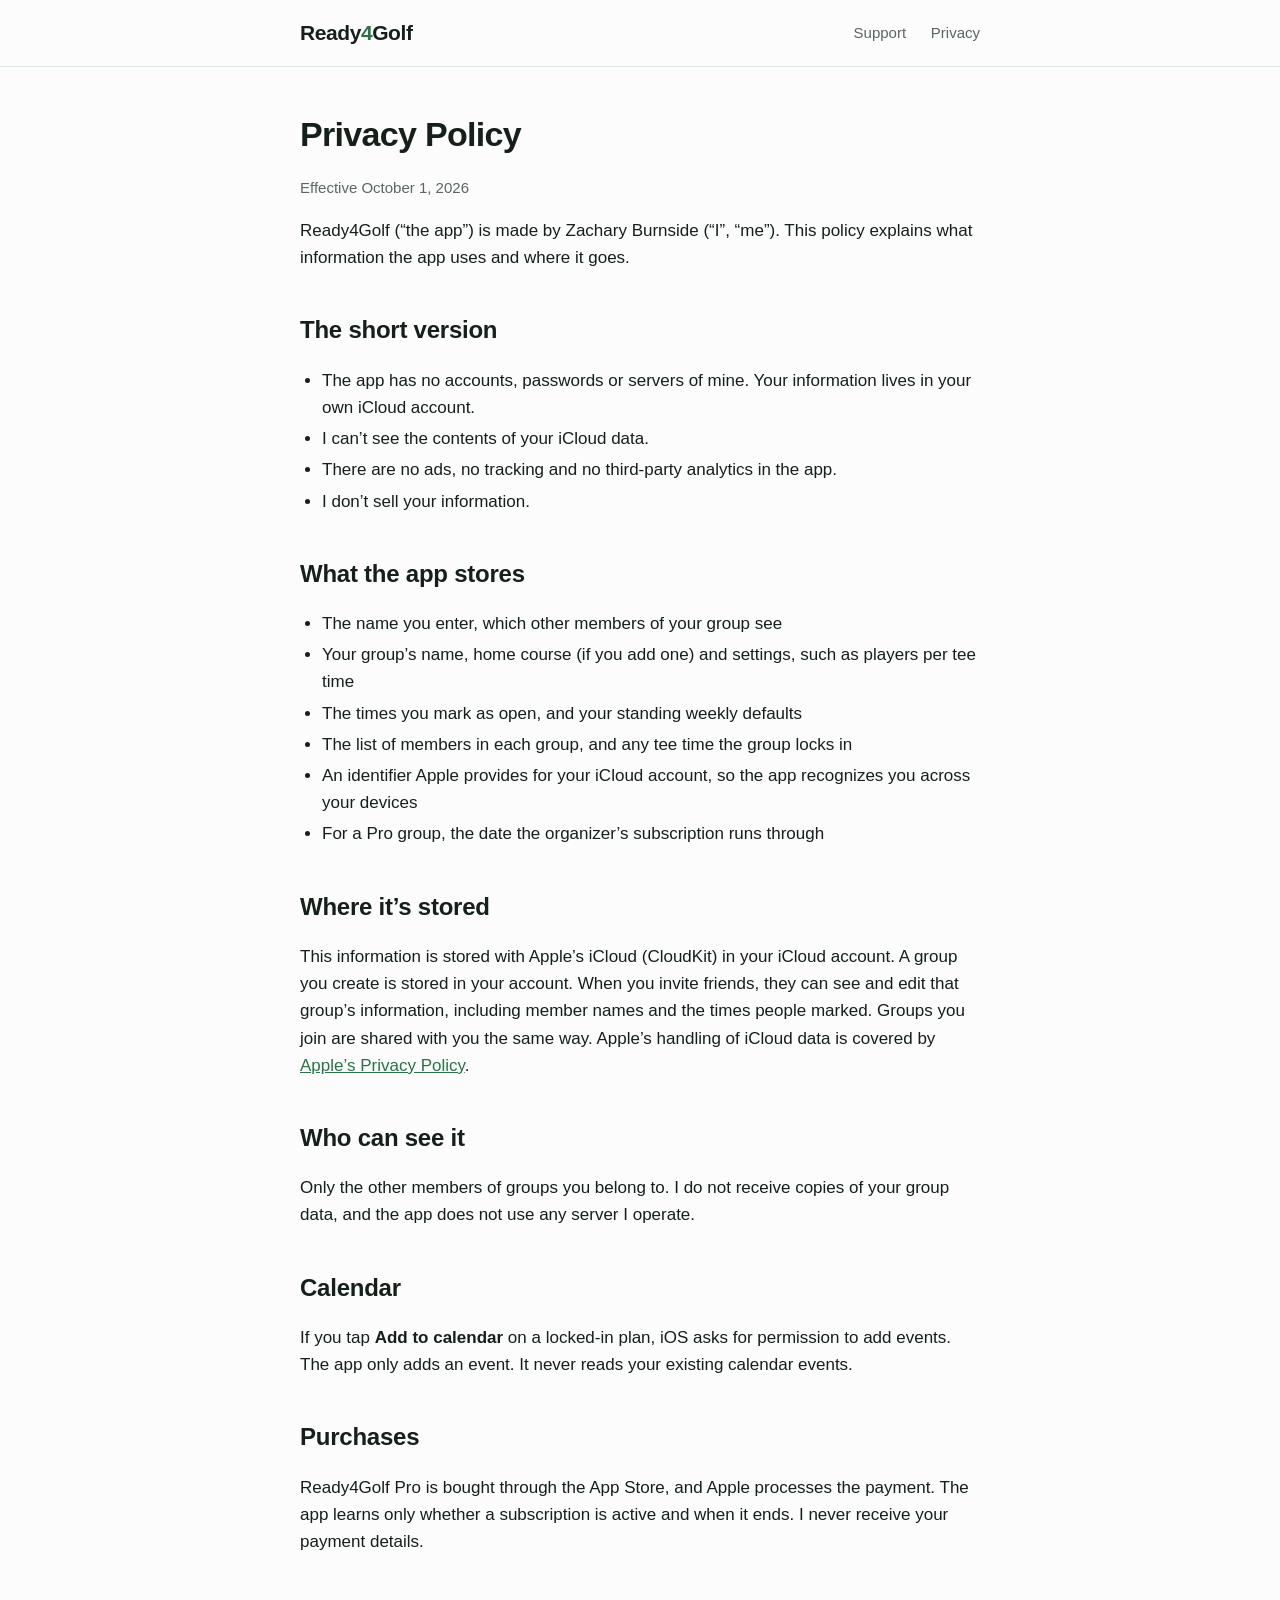
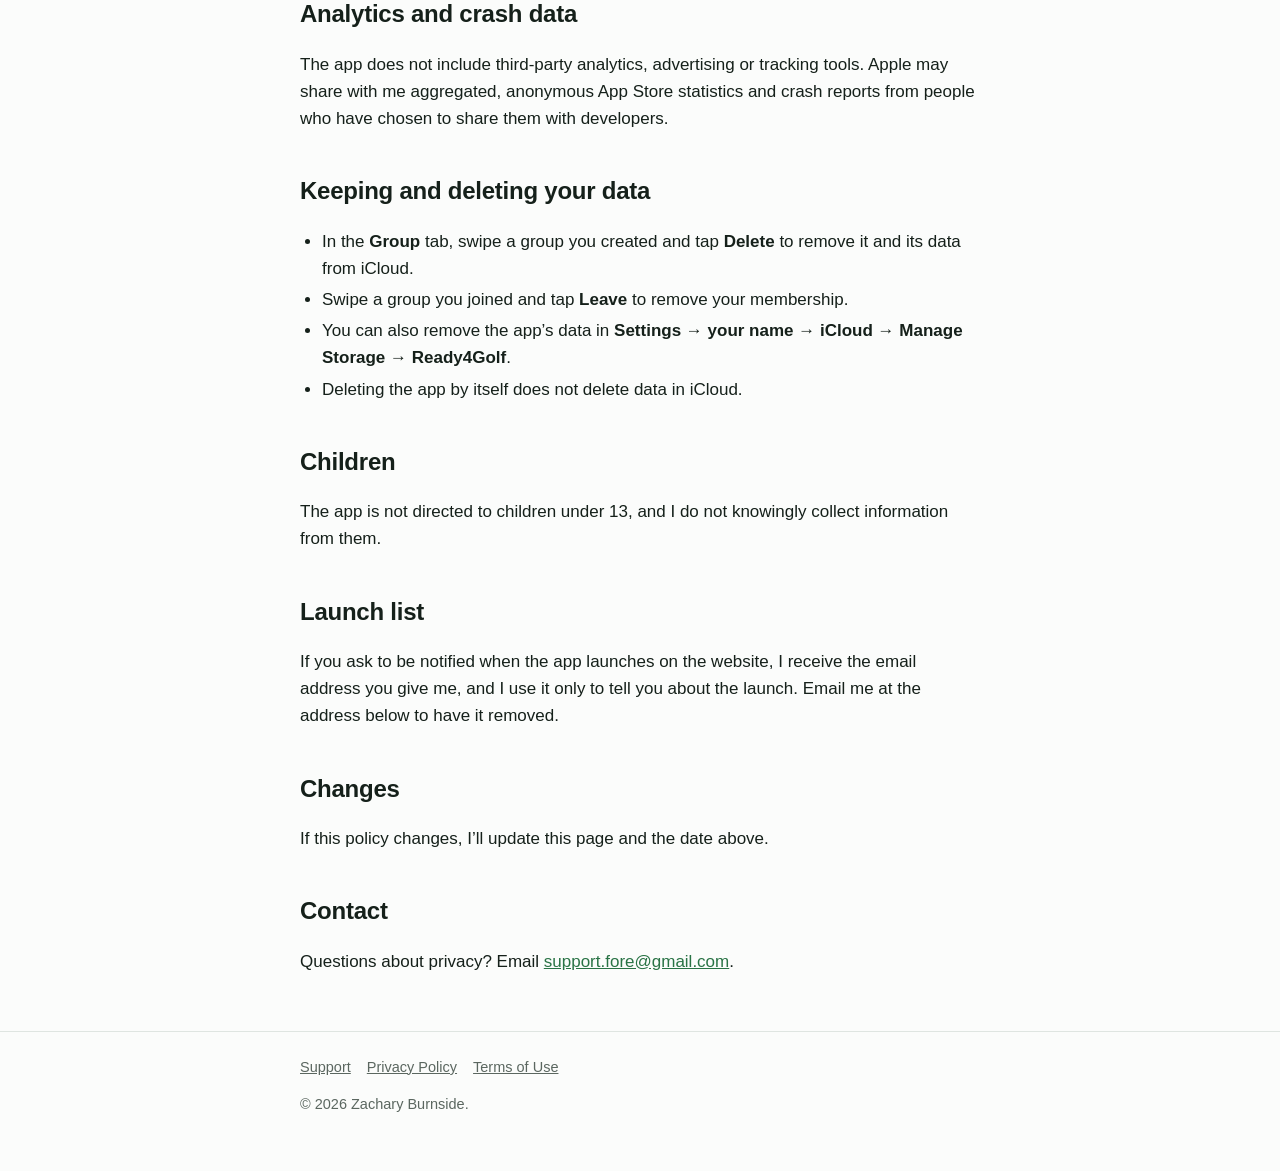
==== commit 7ff5346b: "Add files via upload" ====
--- a/privacy.html
+++ b/privacy.html
@@ -22,7 +22,7 @@
   <h1 style="font-size:34px;letter-spacing:-0.02em;margin:40px 0 6px;">Privacy Policy</h1>
   <p class="muted">Effective October 1, 2026</p>
 
-  <p>Ready4Golf (“the app”) is made by Ready4Golf (“I”, “me”). This policy explains what information the app uses and where it goes.</p>
+  <p>Ready4Golf (“the app”) is made by Zachary Burnside (“I”, “me”). This policy explains what information the app uses and where it goes.</p>
 
   <h2>The short version</h2>
   <ul>
@@ -81,7 +81,7 @@
 <footer class="site">
   <div class="wrap">
     <a href="support.html">Support</a><a href="privacy.html">Privacy Policy</a><a href="https://www.apple.com/legal/internet-services/itunes/dev/stdeula/">Terms of Use</a>
-    <p>© 2026 Ready4Golf .</p>
+    <p>© 2026 Zachary Burnside.</p>
   </div>
 </footer>
 </body>
